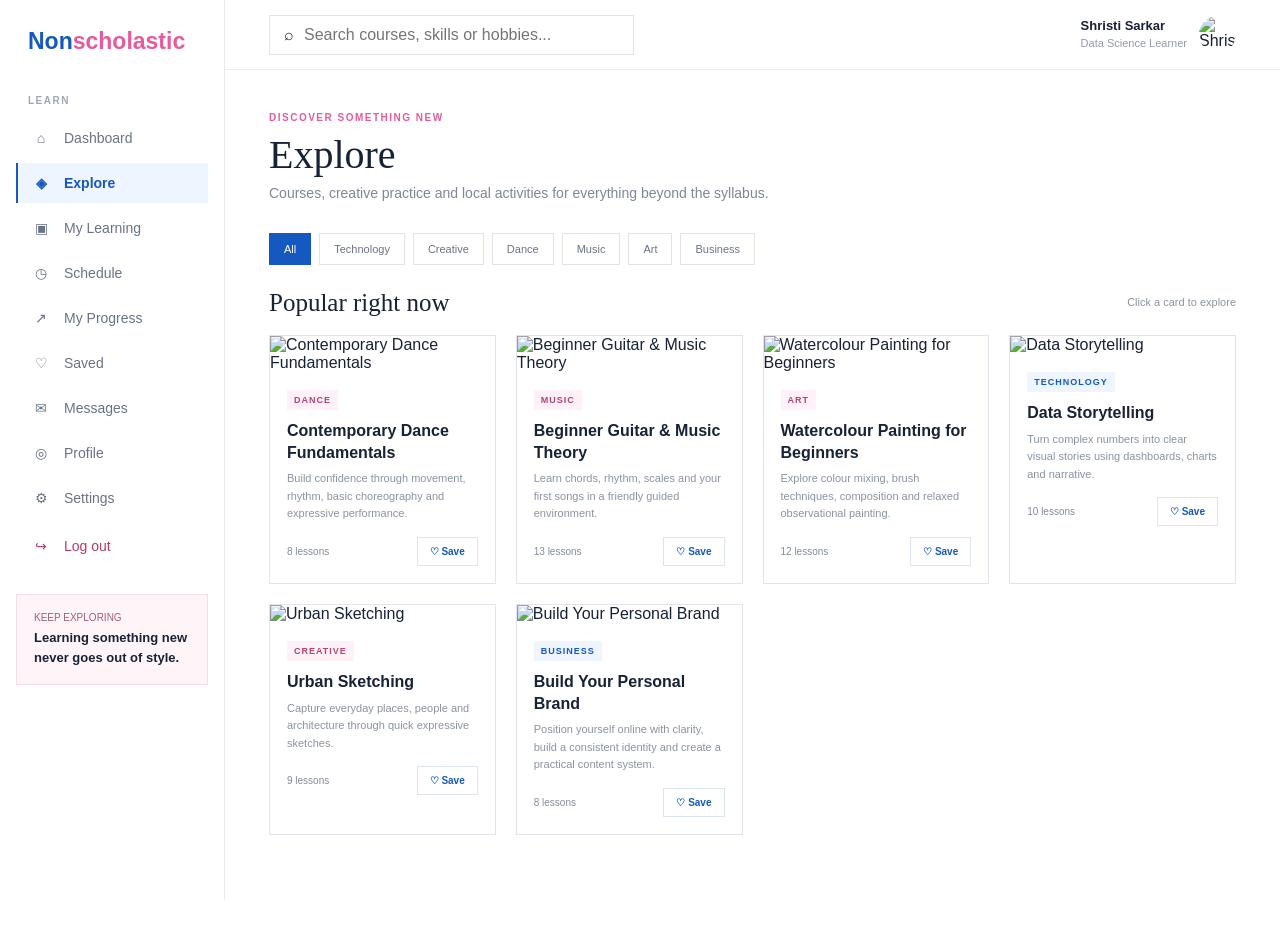
==== nonscholastic-main/src/screens/user/explore.html @ 5d8ef05c "intial commit" ====
<!doctype html><html><head><meta charset="UTF-8"><meta name="viewport" content="width=device-width,initial-scale=1"><title>Explore | Nonscholastic</title><link rel="stylesheet" href="../../styles/global.css"></head><body data-role="learner"><aside class="sidebar"><div class="logo">Non<span>scholastic</span></div><div class="nav-title">LEARN</div><a href="./user-dashboard.html" class="nav-item "><span class="nav-icon">⌂</span>Dashboard</a><a href="./explore.html" class="nav-item active"><span class="nav-icon">◈</span>Explore</a><a href="./my-courses.html" class="nav-item "><span class="nav-icon">▣</span>My Learning</a><a href="./schedule.html" class="nav-item "><span class="nav-icon">◷</span>Schedule</a><a href="./my-progress.html" class="nav-item "><span class="nav-icon">↗</span>My Progress</a><a href="./saved.html" class="nav-item "><span class="nav-icon">♡</span>Saved</a><a href="./messages.html" class="nav-item "><span class="nav-icon">✉</span>Messages</a><a href="./profile.html" class="nav-item "><span class="nav-icon">◎</span>Profile</a><a href="./settings.html" class="nav-item "><span class="nav-icon">⚙</span>Settings</a><button class="nav-item logout-nav" type="button" data-logout><span class="nav-icon">↪</span>Log out</button><div class="sidebar-note"><small>KEEP EXPLORING</small><strong>Learning something new never goes out of style.</strong></div></aside><main class="main"><header class="topbar"><button class="mobile-menu" id="mobileMenu">☰</button><div class="search"><span>⌕</span><input placeholder="Search courses, skills or hobbies..."></div><div class="profile"><div class="profile-info"><strong>Shristi Sarkar</strong><span>Data Science Learner</span></div><img src="https://i.pravatar.cc/100?img=47" alt="Shristi"></div></header><div class="content"><div class="eyebrow">Discover something new</div><h1>Explore</h1><p class="intro">Courses, creative practice and local activities for everything beyond the syllabus.</p><div class="filter-row"><button class="filter active" data-filter="all">All</button><button class="filter" data-filter="technology">Technology</button><button class="filter" data-filter="creative">Creative</button><button class="filter" data-filter="dance">Dance</button><button class="filter" data-filter="music">Music</button><button class="filter" data-filter="art">Art</button><button class="filter" data-filter="business">Business</button></div><section class="section"><div class="section-heading"><h2>Popular right now</h2><span class="muted">Click a card to explore</span></div><div class="grid" id="courseGrid"></div></section></div></main><div class="toast" id="toast"></div><script src="../../app.js"></script><script src="../../js/supabase.js"></script>
<script src="../../js/guard.js"></script>
<script src="../../js/logout.js"></script>
</body></html>
---- nonscholastic-main/src/styles/global.css ----
*{box-sizing:border-box;margin:0;padding:0}body{font-family:Arial,sans-serif;color:#182235;background:#fff}a{text-decoration:none;color:inherit}button,input,textarea,select{font:inherit}.sidebar{position:fixed;left:0;top:0;width:225px;height:100vh;background:#fff;border-right:1px solid #e8ebf0;padding:28px 16px;overflow:auto;z-index:20}.logo{font-size:23px;font-weight:700;color:#1558c0;margin:0 12px 40px}.logo span{color:#e65b9b}.nav-title{font-size:10px;letter-spacing:1.5px;color:#a0a7b3;margin:0 12px 12px;font-weight:700}.nav-item{display:flex;align-items:center;gap:13px;padding:12px 13px;margin-bottom:5px;color:#687386;font-size:14px;border:0;border-left:2px solid transparent;background:transparent;width:100%;text-align:left;cursor:pointer}.nav-item:hover,.nav-item.active{background:#eef5ff;color:#1558c0}.nav-item.active{border-left-color:#1558c0;font-weight:600}.nav-icon{width:20px;text-align:center}.sidebar-note{margin:28px 0 10px;padding:17px;background:#fff5f9;border:1px solid #f6dce8}.sidebar-note small{display:block;color:#a15d78;font-size:10px;margin-bottom:5px}.sidebar-note strong{font-size:13px;line-height:1.5}.main{margin-left:225px;min-height:100vh}.topbar{height:70px;border-bottom:1px solid #e8ebf0;display:flex;align-items:center;justify-content:space-between;padding:0 44px;position:sticky;top:0;background:#fff;z-index:15}.search{width:365px;height:40px;border:1px solid #dfe4eb;display:flex;align-items:center;padding:0 14px;gap:10px}.search input{width:100%;border:0;outline:0}.profile{display:flex;align-items:center;gap:12px}.profile img{width:37px;height:37px;border-radius:50%;object-fit:cover}.profile-info strong{display:block;font-size:13px}.profile-info span{color:#929aa8;font-size:11px}.content{padding:42px 44px 70px;max-width:1380px}.eyebrow{color:#e65b9b;text-transform:uppercase;letter-spacing:1.5px;font-size:10px;font-weight:700;margin-bottom:8px}h1,h2{font-family:Georgia,serif;font-weight:500}h1{font-size:40px}h2{font-size:25px}.intro{color:#7d8796;font-size:14px;margin:7px 0 32px}.section{margin-bottom:45px}.section-heading{display:flex;justify-content:space-between;align-items:center;margin-bottom:18px}.grid{display:grid;grid-template-columns:repeat(4,1fr);gap:20px}.card{border:1px solid #e1e5eb;background:#fff;overflow:hidden;transition:.2s;cursor:pointer}.card:hover{transform:translateY(-3px);box-shadow:0 12px 28px rgba(30,60,100,.08)}.card img{width:100%;height:175px;object-fit:cover}.card-body{padding:17px}.tag{display:inline-block;background:#eef5ff;color:#1558c0;padding:5px 7px;font-size:9px;text-transform:uppercase;letter-spacing:1px;font-weight:700;margin-bottom:10px}.tag.pink{background:#fff1f7;color:#b34570}.card h3{font-size:16px;line-height:1.35;margin-bottom:7px}.card p,.muted{font-size:11px;color:#8a93a2;line-height:1.6}.card-footer{display:flex;justify-content:space-between;align-items:center;gap:8px;margin-top:14px;font-size:10px;color:#818b9b}.progress-label{display:flex;justify-content:space-between;font-size:10px;color:#818b9b;margin:13px 0 6px}.progress-bar{height:6px;background:#edf0f4;overflow:hidden}.progress-fill{height:100%;background:#1558c0}.pink-fill{background:#e65b9b}.btn{display:inline-flex;align-items:center;justify-content:center;gap:7px;background:#1558c0;color:#fff;border:0;padding:11px 18px;font-size:11px;font-weight:700;cursor:pointer}.btn.secondary{background:#eef5ff;color:#1558c0}.btn.ghost{background:#fff;color:#1558c0;border:1px solid #dce4ef}.btn.danger{background:#fff0f3;color:#b43d60}.btn.small{padding:8px 12px;font-size:10px}.filter-row,.tabs{display:flex;gap:8px;flex-wrap:wrap;margin-bottom:24px}.filter,.tab{border:1px solid #dfe4eb;background:#fff;padding:9px 14px;font-size:11px;cursor:pointer;color:#697487}.filter.active,.tab.active{background:#1558c0;color:#fff;border-color:#1558c0}.empty{padding:45px;text-align:center;color:#8a93a2;border:1px dashed #dce2ea;display:none}.empty.show{display:block}.modal-backdrop{position:fixed;inset:0;background:rgba(15,25,42,.55);display:none;align-items:center;justify-content:center;padding:24px;z-index:100}.modal-backdrop.show{display:flex}.modal{background:#fff;max-width:900px;width:100%;max-height:90vh;overflow:auto;position:relative}.modal-close{position:absolute;right:15px;top:15px;width:38px;height:38px;border:0;border-radius:50%;background:#fff;font-size:20px;cursor:pointer;z-index:2}.modal-hero{height:300px;position:relative}.modal-hero img{width:100%;height:100%;object-fit:cover}.overlay{position:absolute;left:0;right:0;bottom:0;padding:28px;color:#fff;background:linear-gradient(transparent,rgba(0,0,0,.75))}.modal-content{padding:28px}.detail-grid{display:grid;grid-template-columns:1fr 1fr;gap:12px;margin:20px 0}.detail{border:1px solid #e6eaf0;padding:13px}.detail small{display:block;color:#929aa8;font-size:9px;text-transform:uppercase;margin-bottom:4px}.detail strong{font-size:12px}.video-wrap{margin:20px 0;background:#101722}.video-wrap iframe{display:block;width:100%;aspect-ratio:16/9;border:0}.lesson-list{display:grid;gap:8px}.lesson{display:flex;align-items:center;gap:10px;border:1px solid #e4e8ee;padding:12px;cursor:pointer}.lesson.done{background:#f7fbff}.check{width:24px;height:24px;border:1px solid #ccd5e1;border-radius:50%;display:grid;place-items:center}.lesson.done .check{background:#1558c0;color:#fff}.toast{position:fixed;right:25px;bottom:25px;background:#182235;color:#fff;padding:13px 17px;font-size:12px;opacity:0;transform:translateY(10px);transition:.25s;z-index:200}.toast.show{opacity:1;transform:translateY(0)}.schedule-card{display:flex;align-items:center;justify-content:space-between;gap:20px;padding:20px;border:1px solid #e2e6ec;margin-bottom:12px}.schedule-main{display:flex;align-items:center;gap:15px;flex:1}.date-box{text-align:center;border:1px solid #e1e6ed;min-width:68px;padding:9px}.date-box strong{display:block;font-size:22px}.date-box span{font-size:9px;color:#929aa8;text-transform:uppercase}.metric-grid{display:grid;grid-template-columns:repeat(4,1fr);gap:14px}.metric,.panel{padding:18px;border:1px solid #e1e5eb;background:#fff}.metric small{color:#929aa8;font-size:10px}.metric strong{display:block;font-size:28px;margin:5px 0}.split{display:grid;grid-template-columns:1.1fr .9fr;gap:20px}.form-grid{display:grid;grid-template-columns:1fr 1fr;gap:16px}.field label{display:block;font-size:11px;font-weight:700;margin-bottom:7px}.field input,.field textarea,.field select{width:100%;border:1px solid #dfe4eb;padding:11px 12px;outline:0}.full{grid-column:1/-1}.table-wrap{overflow:auto;border:1px solid #e1e5eb}.table{width:100%;border-collapse:collapse;font-size:12px}.table th,.table td{padding:13px;border-bottom:1px solid #edf0f4;text-align:left}.table th{font-size:10px;color:#8992a0}.chat-layout{display:grid;grid-template-columns:300px 1fr;border:1px solid #e1e5eb;min-height:560px}.chat-list{border-right:1px solid #e1e5eb}.chat-person{padding:16px;border-bottom:1px solid #edf0f4}.chat-person.active{background:#f4f8ff}.chat-window{display:flex;flex-direction:column}.chat-head{padding:16px;border-bottom:1px solid #e1e5eb}.chat-messages{padding:20px;flex:1;background:#fafbfc}.bubble{max-width:70%;padding:10px 13px;font-size:11px;margin-bottom:10px;background:#fff;border:1px solid #e1e5eb}.bubble.me{margin-left:auto;background:#eef5ff}.chat-input{display:flex;padding:12px;gap:8px;border-top:1px solid #e1e5eb}.chat-input input{flex:1;border:1px solid #dfe4eb;padding:10px}.meeting{background:#121824;color:#fff;min-height:580px}.meeting-head{padding:16px 20px;border-bottom:1px solid #2c3442;display:flex;justify-content:space-between}.meeting-stage{padding:22px;display:grid;grid-template-columns:1fr 1fr;gap:15px}.participant{background:#242c39;min-height:190px;display:grid;place-items:center;font-size:30px;position:relative}.participant span{position:absolute;bottom:10px;left:12px;font-size:11px}.meeting-controls{display:flex;justify-content:center;gap:10px;padding:16px;border-top:1px solid #2c3442}.meeting-controls button{width:45px;height:45px;border-radius:50%;border:0;cursor:pointer}.meeting-controls .leave{width:auto;padding:0 18px;border-radius:22px;background:#e65b9b;color:#fff}.camera-box{background:#121824;aspect-ratio:16/9;display:grid;place-items:center;color:#fff;overflow:hidden}.camera-box video{width:100%;height:100%;object-fit:cover;display:none;transform:scaleX(-1)}.mobile-menu{display:none;border:0;background:#fff;font-size:22px}@media(max-width:1100px){.grid{grid-template-columns:repeat(2,1fr)}.metric-grid{grid-template-columns:repeat(2,1fr)}}@media(max-width:800px){.sidebar{transform:translateX(-100%);transition:.2s}.sidebar.open{transform:translateX(0)}.main{margin-left:0}.topbar{padding:0 20px}.content{padding:30px 20px}.search{width:calc(100% - 55px)}.mobile-menu{display:block}.profile-info{display:none}.split,.chat-layout{grid-template-columns:1fr}.chat-list{border-right:0;border-bottom:1px solid #e1e5eb}.schedule-card{flex-direction:column;align-items:flex-start}.schedule-main{width:100%}}@media(max-width:550px){.grid,.metric-grid,.form-grid,.detail-grid{grid-template-columns:1fr}.meeting-stage{grid-template-columns:1fr}h1{font-size:32px}.modal-backdrop{padding:8px}.modal-hero{height:220px}}
.logout-nav{margin-top:8px;color:#b43d60!important}.logout-nav:hover{background:#fff0f3!important;color:#b43d60!important}
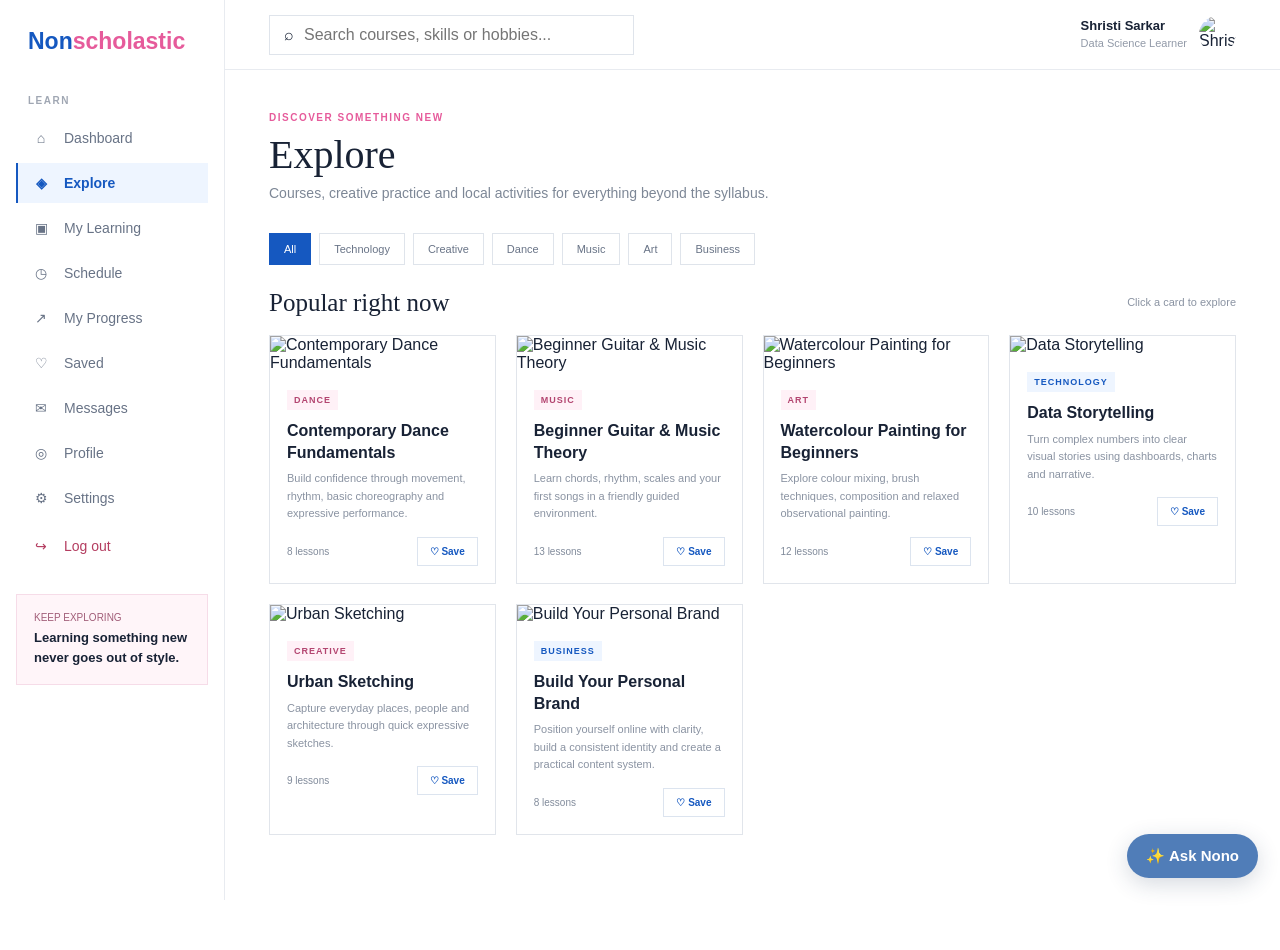
==== commit bb37bc70: "Update explore.html" ====
--- a/nonscholastic-main/src/screens/user/explore.html
+++ b/nonscholastic-main/src/screens/user/explore.html
@@ -1,4 +1,8 @@
-<!doctype html><html><head><meta charset="UTF-8"><meta name="viewport" content="width=device-width,initial-scale=1"><title>Explore | Nonscholastic</title><link rel="stylesheet" href="../../styles/global.css"></head><body data-role="learner"><aside class="sidebar"><div class="logo">Non<span>scholastic</span></div><div class="nav-title">LEARN</div><a href="./user-dashboard.html" class="nav-item "><span class="nav-icon">⌂</span>Dashboard</a><a href="./explore.html" class="nav-item active"><span class="nav-icon">◈</span>Explore</a><a href="./my-courses.html" class="nav-item "><span class="nav-icon">▣</span>My Learning</a><a href="./schedule.html" class="nav-item "><span class="nav-icon">◷</span>Schedule</a><a href="./my-progress.html" class="nav-item "><span class="nav-icon">↗</span>My Progress</a><a href="./saved.html" class="nav-item "><span class="nav-icon">♡</span>Saved</a><a href="./messages.html" class="nav-item "><span class="nav-icon">✉</span>Messages</a><a href="./profile.html" class="nav-item "><span class="nav-icon">◎</span>Profile</a><a href="./settings.html" class="nav-item "><span class="nav-icon">⚙</span>Settings</a><button class="nav-item logout-nav" type="button" data-logout><span class="nav-icon">↪</span>Log out</button><div class="sidebar-note"><small>KEEP EXPLORING</small><strong>Learning something new never goes out of style.</strong></div></aside><main class="main"><header class="topbar"><button class="mobile-menu" id="mobileMenu">☰</button><div class="search"><span>⌕</span><input placeholder="Search courses, skills or hobbies..."></div><div class="profile"><div class="profile-info"><strong>Shristi Sarkar</strong><span>Data Science Learner</span></div><img src="https://i.pravatar.cc/100?img=47" alt="Shristi"></div></header><div class="content"><div class="eyebrow">Discover something new</div><h1>Explore</h1><p class="intro">Courses, creative practice and local activities for everything beyond the syllabus.</p><div class="filter-row"><button class="filter active" data-filter="all">All</button><button class="filter" data-filter="technology">Technology</button><button class="filter" data-filter="creative">Creative</button><button class="filter" data-filter="dance">Dance</button><button class="filter" data-filter="music">Music</button><button class="filter" data-filter="art">Art</button><button class="filter" data-filter="business">Business</button></div><section class="section"><div class="section-heading"><h2>Popular right now</h2><span class="muted">Click a card to explore</span></div><div class="grid" id="courseGrid"></div></section></div></main><div class="toast" id="toast"></div><script src="../../app.js"></script><script src="../../js/supabase.js"></script>
+<!doctype html><html><head><meta charset="UTF-8"><meta name="viewport" content="width=device-width,initial-scale=1"><title>Explore | Nonscholastic</title>
+  <link rel="stylesheet" href="../../styles/global.css">
+  <link rel="stylesheet" href="../../styles/chatbot.css">
+</head><body data-role="learner"><aside class="sidebar"><div class="logo">Non<span>scholastic</span></div><div class="nav-title">LEARN</div><a href="./user-dashboard.html" class="nav-item "><span class="nav-icon">⌂</span>Dashboard</a><a href="./explore.html" class="nav-item active"><span class="nav-icon">◈</span>Explore</a><a href="./my-courses.html" class="nav-item "><span class="nav-icon">▣</span>My Learning</a><a href="./schedule.html" class="nav-item "><span class="nav-icon">◷</span>Schedule</a><a href="./my-progress.html" class="nav-item "><span class="nav-icon">↗</span>My Progress</a><a href="./saved.html" class="nav-item "><span class="nav-icon">♡</span>Saved</a><a href="./messages.html" class="nav-item "><span class="nav-icon">✉</span>Messages</a><a href="./profile.html" class="nav-item "><span class="nav-icon">◎</span>Profile</a><a href="./settings.html" class="nav-item "><span class="nav-icon">⚙</span>Settings</a><button class="nav-item logout-nav" type="button" data-logout><span class="nav-icon">↪</span>Log out</button><div class="sidebar-note"><small>KEEP EXPLORING</small><strong>Learning something new never goes out of style.</strong></div></aside><main class="main"><header class="topbar"><button class="mobile-menu" id="mobileMenu">☰</button><div class="search"><span>⌕</span><input placeholder="Search courses, skills or hobbies..."></div><div class="profile"><div class="profile-info"><strong>Shristi Sarkar</strong><span>Data Science Learner</span></div><img src="https://i.pravatar.cc/100?img=47" alt="Shristi"></div></header><div class="content"><div class="eyebrow">Discover something new</div><h1>Explore</h1><p class="intro">Courses, creative practice and local activities for everything beyond the syllabus.</p><div class="filter-row"><button class="filter active" data-filter="all">All</button><button class="filter" data-filter="technology">Technology</button><button class="filter" data-filter="creative">Creative</button><button class="filter" data-filter="dance">Dance</button><button class="filter" data-filter="music">Music</button><button class="filter" data-filter="art">Art</button><button class="filter" data-filter="business">Business</button></div><section class="section"><div class="section-heading"><h2>Popular right now</h2><span class="muted">Click a card to explore</span></div><div class="grid" id="courseGrid"></div></section></div></main><div class="toast" id="toast"></div><script src="../../app.js"></script><script src="../../js/supabase.js"></script>
 <script src="../../js/guard.js"></script>
 <script src="../../js/logout.js"></script>
-</body></html>+  <script src="../../js/chatbot.js"></script>
+</body></html>
--- a/nonscholastic-main/src/styles/chatbot.css
+++ b/nonscholastic-main/src/styles/chatbot.css
@@ -0,0 +1,199 @@
+
+/* Nonscholastic - Nono chatbot styles */
+
+#nono-chatbot {
+  position: fixed;
+  right: 22px;
+  bottom: 22px;
+  z-index: 99999;
+  font-family: inherit;
+  color: #25334b;
+}
+
+#nono-toggle {
+  border: 0;
+  border-radius: 30px;
+  padding: 13px 19px;
+  background: #507db8;
+  color: white;
+  cursor: pointer;
+  font-size: 15px;
+  font-weight: 600;
+  box-shadow: 0 6px 22px #253b5b30;
+}
+
+#nono-toggle:hover {
+  background: #3f69a3;
+}
+
+#nono-window {
+  display: none;
+  position: absolute;
+  right: 0;
+  bottom: 64px;
+  width: min(355px, calc(100vw - 32px));
+  height: 470px;
+  max-height: 70vh;
+  background: white;
+  border: 1px solid #e2e9f3;
+  border-radius: 19px;
+  box-shadow: 0 14px 45px #203b6028;
+  overflow: hidden;
+  flex-direction: column;
+}
+
+#nono-window.nono-open {
+  display: flex;
+}
+
+.nono-header {
+  background: linear-gradient(135deg, #507db8, #6f9edb);
+  color: white;
+  padding: 16px;
+  display: flex;
+  align-items: center;
+  gap: 11px;
+}
+
+.nono-avatar {
+  width: 40px;
+  height: 40px;
+  border-radius: 50%;
+  background: #ffffff32;
+  display: grid;
+  place-items: center;
+  font-size: 23px;
+}
+
+.nono-heading {
+  flex: 1;
+}
+
+.nono-heading strong {
+  display: block;
+  font-size: 16px;
+}
+
+.nono-heading small {
+  opacity: 0.9;
+  font-size: 12px;
+}
+
+#nono-close {
+  border: 0;
+  background: transparent;
+  color: white;
+  font-size: 24px;
+  cursor: pointer;
+}
+
+#nono-messages {
+  flex: 1;
+  overflow-y: auto;
+  padding: 14px;
+  background: #f8faff;
+}
+
+.nono-message {
+  margin: 0 0 11px;
+  display: flex;
+}
+
+.nono-message span {
+  max-width: 88%;
+  padding: 10px 12px;
+  border-radius: 13px;
+  font-size: 13px;
+  line-height: 1.55;
+  white-space: pre-wrap;
+  overflow-wrap: anywhere;
+}
+
+.nono-bot span {
+  background: white;
+  border: 1px solid #e7edf6;
+}
+
+.nono-user {
+  justify-content: flex-end;
+}
+
+.nono-user span {
+  background: #507db8;
+  color: white;
+}
+
+#nono-actions {
+  padding: 9px 12px 3px;
+  display: flex;
+  gap: 7px;
+  flex-wrap: wrap;
+  background: white;
+}
+
+.nono-chip {
+  border: 1px solid #d5e2f5;
+  background: #f4f8ff;
+  color: #345d96;
+  border-radius: 18px;
+  padding: 7px 10px;
+  cursor: pointer;
+  font-size: 12px;
+}
+
+.nono-chip:hover {
+  background: #e6efff;
+}
+
+#nono-form {
+  display: flex;
+  padding: 11px;
+  gap: 7px;
+  border-top: 1px solid #edf0f6;
+  background: white;
+}
+
+#nono-input {
+  min-width: 0;
+  flex: 1;
+  border: 1px solid #dce4ef;
+  border-radius: 22px;
+  padding: 11px 13px;
+  font: inherit;
+  font-size: 13px;
+  outline: none;
+}
+
+#nono-input:focus {
+  border-color: #6f9edb;
+}
+
+#nono-send {
+  border: 0;
+  border-radius: 50%;
+  width: 40px;
+  height: 40px;
+  background: #507db8;
+  color: white;
+  cursor: pointer;
+  font-size: 18px;
+}
+
+.nono-link {
+  display: inline-block;
+  margin-top: 7px;
+  color: #345d96;
+  font-weight: 600;
+  text-decoration: underline;
+}
+
+@media (max-width: 480px) {
+  #nono-chatbot {
+    right: 12px;
+    bottom: 12px;
+  }
+
+  #nono-window {
+    height: min(470px, 72vh);
+  }
+}
